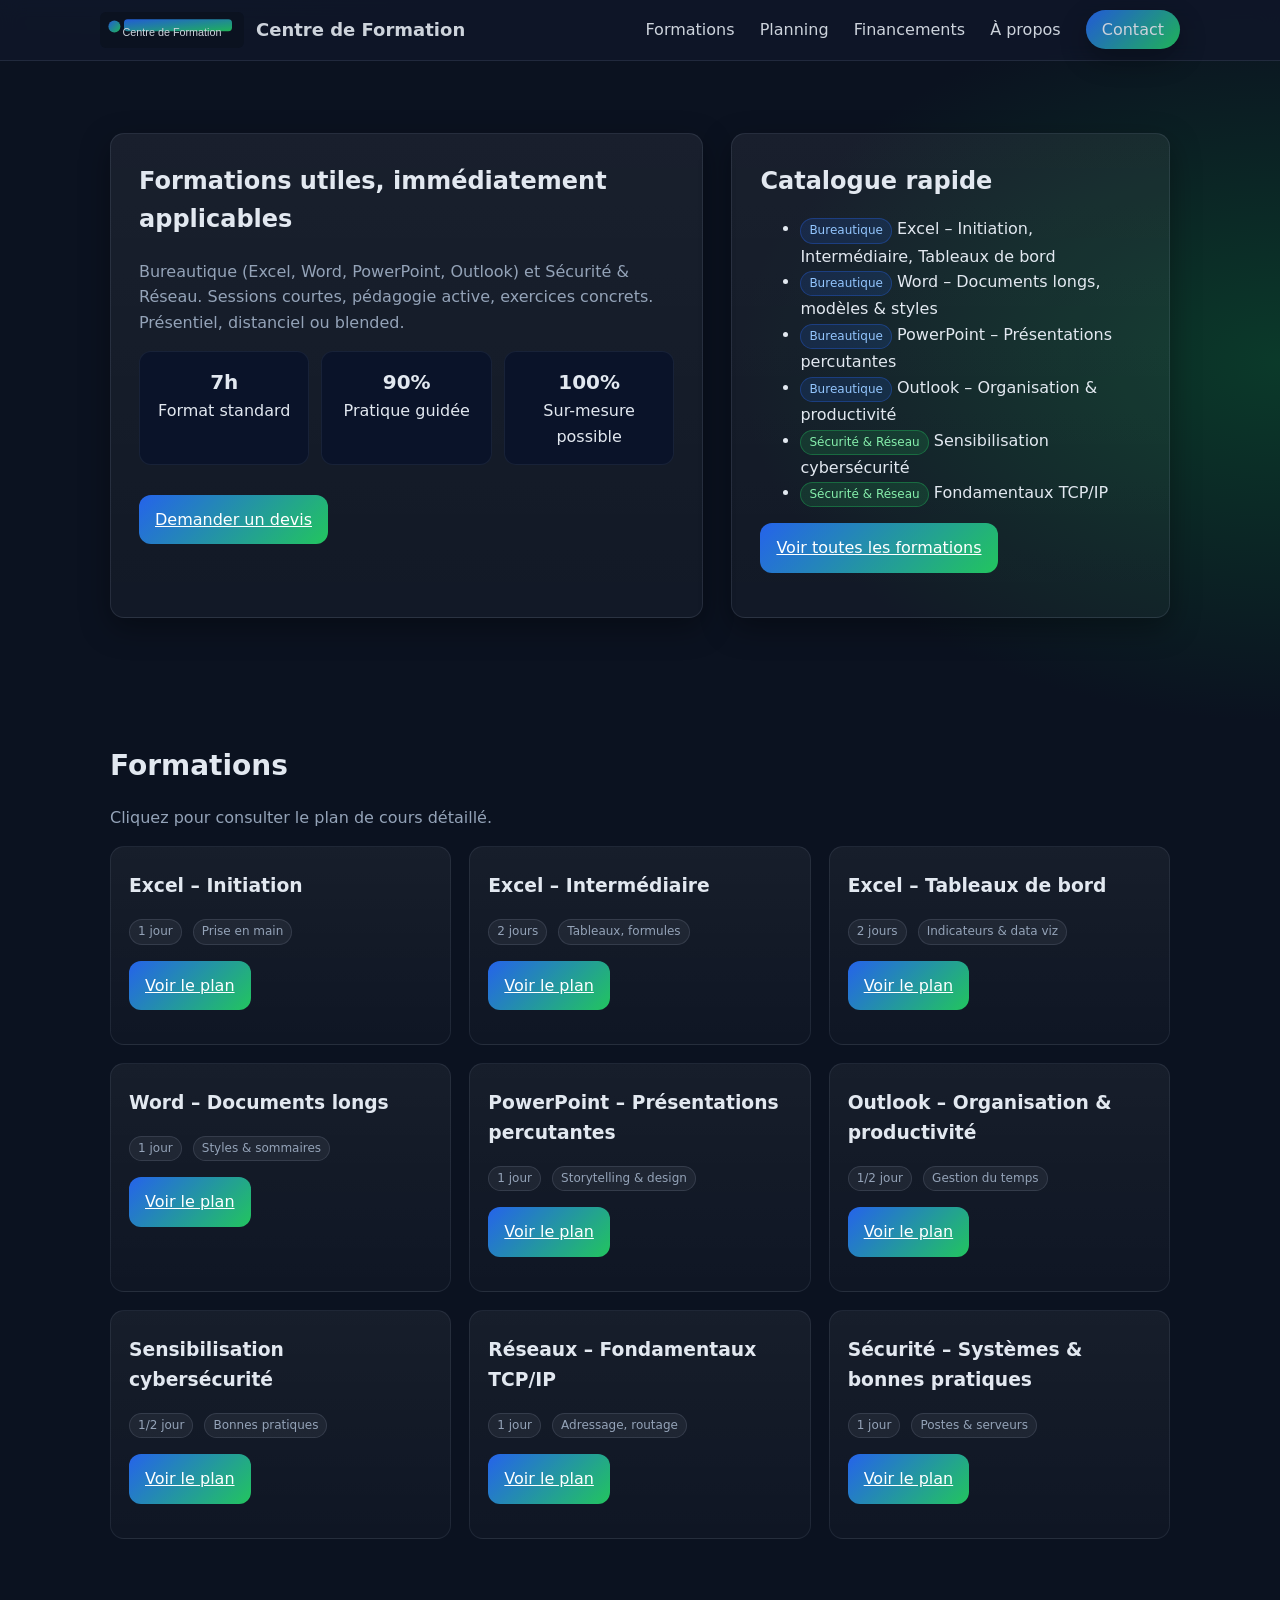
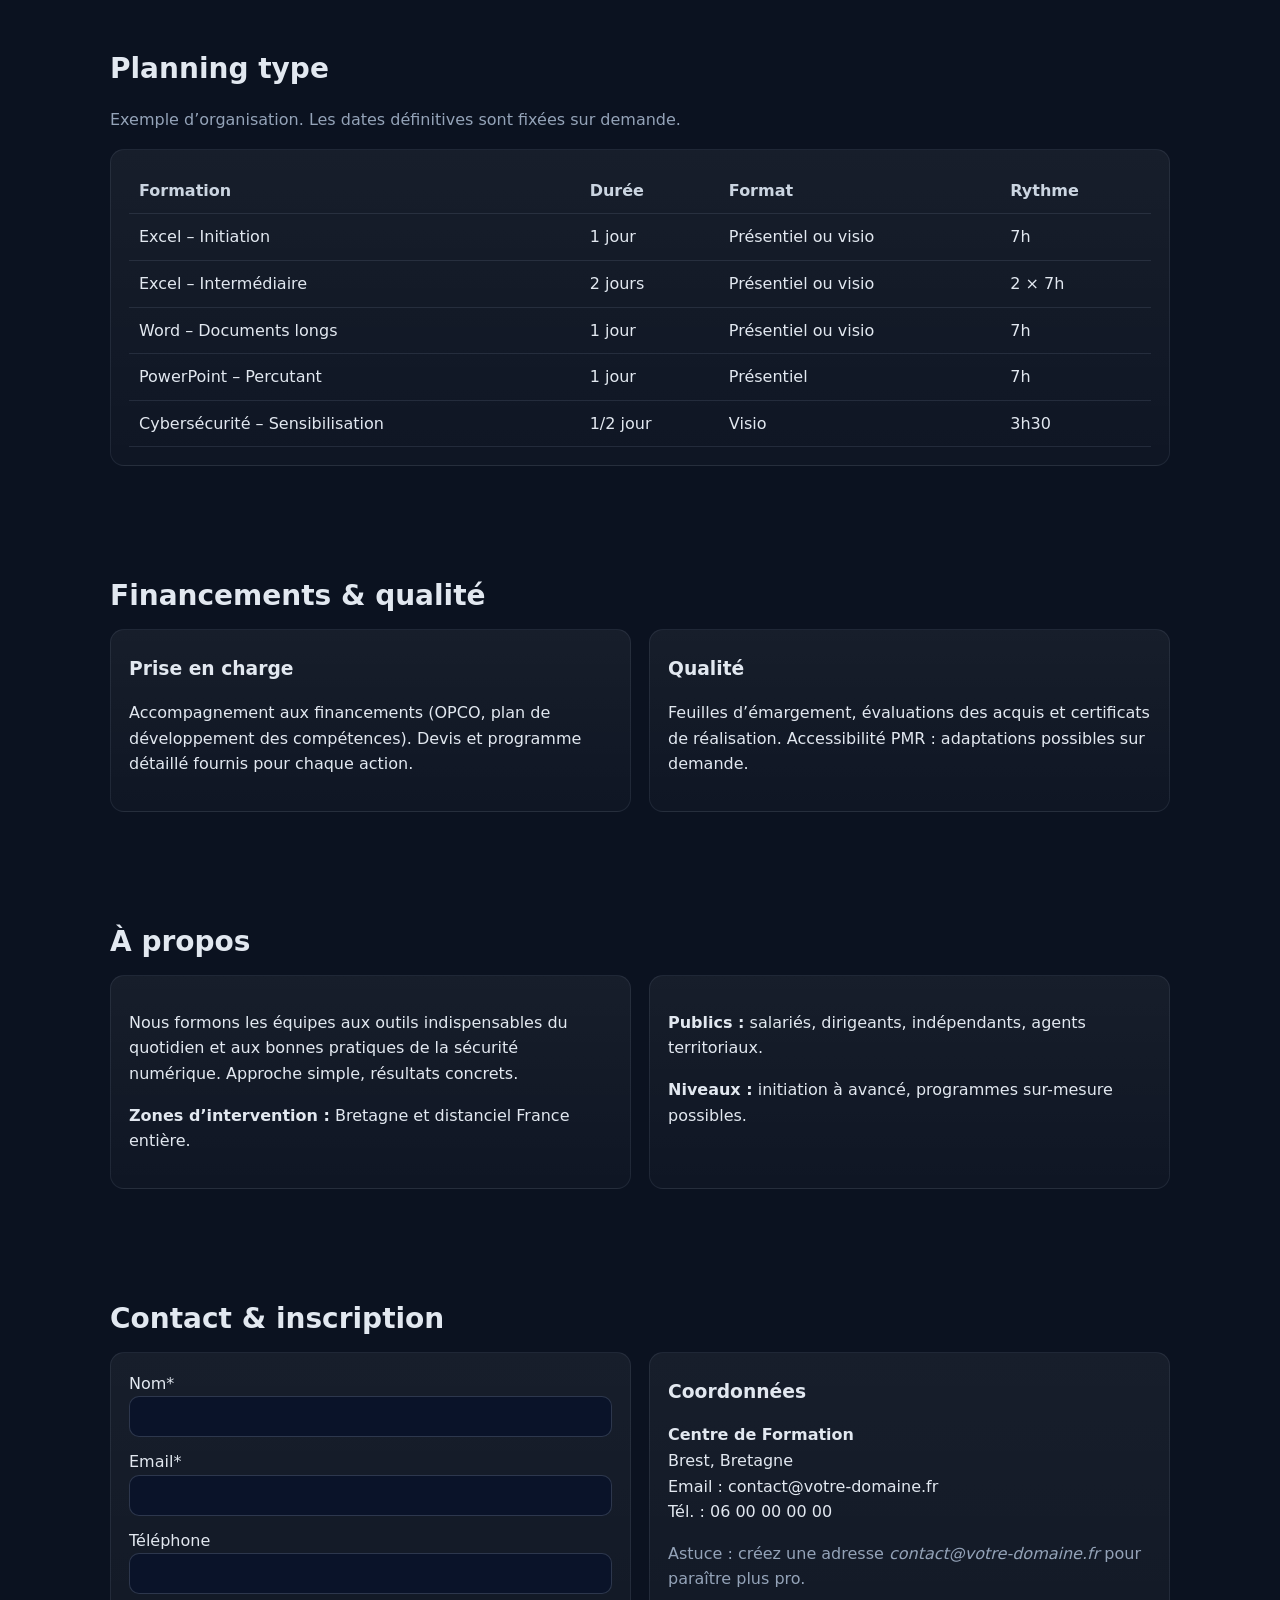
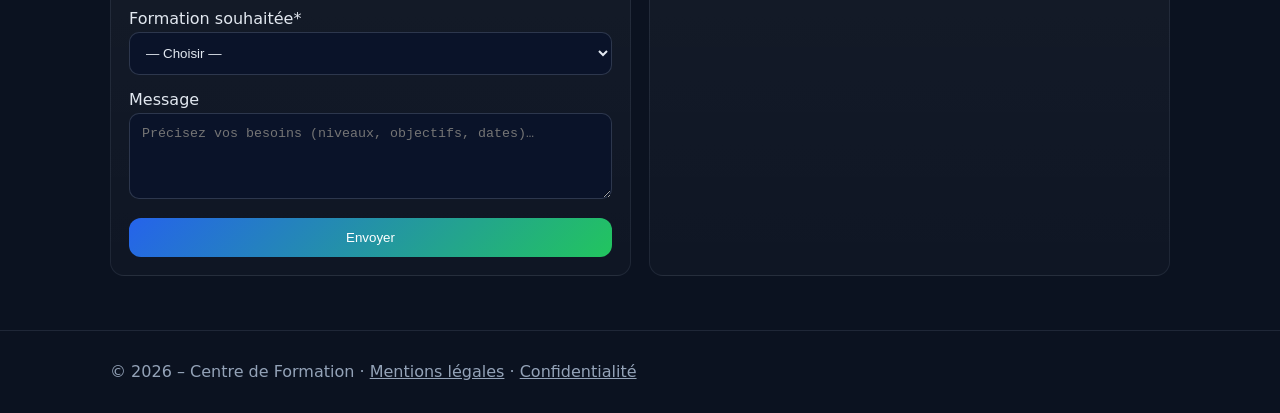
==== index.html @ 775db177 "Add files via upload" ====
<!doctype html>
<html lang="fr">
<head>
<meta charset="utf-8"/>
<meta name="viewport" content="width=device-width, initial-scale=1"/>
<title>Centre de Formation – Bureautique, Sécurité & Réseau</title>
<meta name="description" content="Formations en bureautique (Excel, Word, PowerPoint, Outlook) et en Sécurité & Réseau. Centre certifiable, pédagogie active, sessions sur-mesure en présentiel & distanciel."/>
<link rel="icon" href="/assets/favicon.svg" type="image/svg+xml">
<link rel="stylesheet" href="/styles.css"/>
<meta property="og:title" content="Centre de Formation – Bureautique, Sécurité & Réseau"/>
<meta property="og:description" content="Formations claires, concrètes et opérationnelles pour les professionnels."/>
<meta property="og:type" content="website"/>
<meta property="og:image" content="/assets/logo.svg"/>
</head>
<body>
<header class="site-header">
  <div class="container nav">
    <a class="brand" href="#accueil" aria-label="Accueil">
      <img src="/assets/logo.svg" alt="Logo Centre de Formation"/>
      <span class="title">Centre de Formation</span>
    </a>
    <nav aria-label="Navigation principale">
      <a href="#formations">Formations</a>
      <a href="#planning">Planning</a>
      <a href="#financements">Financements</a>
      <a href="#apropos">À propos</a>
      <a href="#contact" class="cta-btn">Contact</a>
    </nav>
  </div>
</header>

<section id="accueil" class="hero">
  <div class="container hero-grid">
    <div class="card">
      <h1 style="margin-top:0">Formations utiles, immédiatement applicables</h1>
      <p class="lead">Bureautique (Excel, Word, PowerPoint, Outlook) et Sécurité & Réseau. Sessions courtes, pédagogie active, exercices concrets. Présentiel, distanciel ou blended.</p>
      <div class="kpis">
        <div class="kpi"><strong>7h</strong><span>Format standard</span></div>
        <div class="kpi"><strong>90%</strong><span>Pratique guidée</span></div>
        <div class="kpi"><strong>100%</strong><span>Sur-mesure possible</span></div>
      </div>
      <p><a href="#contact" class="btn" style="margin-top:14px">Demander un devis</a></p>
    </div>
    <div class="card">
      <h2 style="margin:0 0 8px">Catalogue rapide</h2>
      <ul>
        <li><span class="badge">Bureautique</span> Excel – Initiation, Intermédiaire, Tableaux de bord</li>
        <li><span class="badge">Bureautique</span> Word – Documents longs, modèles & styles</li>
        <li><span class="badge">Bureautique</span> PowerPoint – Présentations percutantes</li>
        <li><span class="badge">Bureautique</span> Outlook – Organisation & productivité</li>
        <li><span class="badge" style="background:rgba(34,197,94,.15);border-color:rgba(34,197,94,.35);color:#86efac">Sécurité & Réseau</span> Sensibilisation cybersécurité</li>
        <li><span class="badge" style="background:rgba(34,197,94,.15);border-color:rgba(34,197,94,.35);color:#86efac">Sécurité & Réseau</span> Fondamentaux TCP/IP</li>
      </ul>
      <p style="margin-top:10px"><a class="btn" href="#formations">Voir toutes les formations</a></p>
    </div>
  </div>
</section>

<section id="formations" class="section">
  <div class="container">
    <h2 class="h2">Formations</h2>
    <p class="lead">Cliquez pour consulter le plan de cours détaillé.</p>

    <div class="grid grid-3" aria-label="Catalogue des formations">
      <!-- Bureautique -->
      <article class="card" aria-labelledby="f-excel-init">
        <h3 id="f-excel-init">Excel – Initiation</h3>
        <p><span class="tag">1 jour</span> <span class="tag">Prise en main</span></p>
        <p><a class="btn" href="/formations/excel-initiation.html">Voir le plan</a></p>
      </article>
      <article class="card" aria-labelledby="f-excel-inter">
        <h3 id="f-excel-inter">Excel – Intermédiaire</h3>
        <p><span class="tag">2 jours</span> <span class="tag">Tableaux, formules</span></p>
        <p><a class="btn" href="/formations/excel-intermediaire.html">Voir le plan</a></p>
      </article>
      <article class="card" aria-labelledby="f-excel-dashboard">
        <h3 id="f-excel-dashboard">Excel – Tableaux de bord</h3>
        <p><span class="tag">2 jours</span> <span class="tag">Indicateurs & data viz</span></p>
        <p><a class="btn" href="/formations/excel-tableaux-de-bord.html">Voir le plan</a></p>
      </article>
      <article class="card" aria-labelledby="f-word-longs">
        <h3 id="f-word-longs">Word – Documents longs</h3>
        <p><span class="tag">1 jour</span> <span class="tag">Styles & sommaires</span></p>
        <p><a class="btn" href="/formations/word-documents-longs.html">Voir le plan</a></p>
      </article>
      <article class="card" aria-labelledby="f-ppt">
        <h3 id="f-ppt">PowerPoint – Présentations percutantes</h3>
        <p><span class="tag">1 jour</span> <span class="tag">Storytelling & design</span></p>
        <p><a class="btn" href="/formations/powerpoint-percutant.html">Voir le plan</a></p>
      </article>
      <article class="card" aria-labelledby="f-outlook">
        <h3 id="f-outlook">Outlook – Organisation & productivité</h3>
        <p><span class="tag">1/2 jour</span> <span class="tag">Gestion du temps</span></p>
        <p><a class="btn" href="/formations/outlook-organisation.html">Voir le plan</a></p>
      </article>

      <!-- Sécurité & Réseau -->
      <article class="card" aria-labelledby="f-cyber">
        <h3 id="f-cyber">Sensibilisation cybersécurité</h3>
        <p><span class="tag">1/2 jour</span> <span class="tag">Bonnes pratiques</span></p>
        <p><a class="btn" href="/formations/sensibilisation-cyber.html">Voir le plan</a></p>
      </article>
      <article class="card" aria-labelledby="f-tcpip">
        <h3 id="f-tcpip">Réseaux – Fondamentaux TCP/IP</h3>
        <p><span class="tag">1 jour</span> <span class="tag">Adressage, routage</span></p>
        <p><a class="btn" href="/formations/reseaux-fondamentaux.html">Voir le plan</a></p>
      </article>
      <article class="card" aria-labelledby="f-securite-sys">
        <h3 id="f-securite-sys">Sécurité – Systèmes & bonnes pratiques</h3>
        <p><span class="tag">1 jour</span> <span class="tag">Postes & serveurs</span></p>
        <p><a class="btn" href="/formations/securite-systemes.html">Voir le plan</a></p>
      </article>
    </div>
  </div>
</section>

<section id="planning" class="section">
  <div class="container">
    <h2 class="h2">Planning type</h2>
    <p class="lead">Exemple d’organisation. Les dates définitives sont fixées sur demande.</p>
    <div class="card">
      <table class="table" aria-label="Planning type">
        <thead><tr><th>Formation</th><th>Durée</th><th>Format</th><th>Rythme</th></tr></thead>
        <tbody>
          <tr><td>Excel – Initiation</td><td>1 jour</td><td>Présentiel ou visio</td><td>7h</td></tr>
          <tr><td>Excel – Intermédiaire</td><td>2 jours</td><td>Présentiel ou visio</td><td>2 × 7h</td></tr>
          <tr><td>Word – Documents longs</td><td>1 jour</td><td>Présentiel ou visio</td><td>7h</td></tr>
          <tr><td>PowerPoint – Percutant</td><td>1 jour</td><td>Présentiel</td><td>7h</td></tr>
          <tr><td>Cybersécurité – Sensibilisation</td><td>1/2 jour</td><td>Visio</td><td>3h30</td></tr>
        </tbody>
      </table>
    </div>
  </div>
</section>

<section id="financements" class="section">
  <div class="container">
    <h2 class="h2">Financements & qualité</h2>
    <div class="grid grid-2">
      <div class="card">
        <h3>Prise en charge</h3>
        <p>Accompagnement aux financements (OPCO, plan de développement des compétences). Devis et programme détaillé fournis pour chaque action.</p>
      </div>
      <div class="card">
        <h3>Qualité</h3>
        <p>Feuilles d’émargement, évaluations des acquis et certificats de réalisation. Accessibilité PMR : adaptations possibles sur demande.</p>
      </div>
    </div>
  </div>
</section>

<section id="apropos" class="section">
  <div class="container">
    <h2 class="h2">À propos</h2>
    <div class="grid grid-2">
      <div class="card">
        <p>Nous formons les équipes aux outils indispensables du quotidien et aux bonnes pratiques de la sécurité numérique. Approche simple, résultats concrets.</p>
        <p><strong>Zones d’intervention :</strong> Bretagne et distanciel France entière.</p>
      </div>
      <div class="card">
        <p><strong>Publics :</strong> salariés, dirigeants, indépendants, agents territoriaux.</p>
        <p><strong>Niveaux :</strong> initiation à avancé, programmes sur-mesure possibles.</p>
      </div>
    </div>
  </div>
</section>

<section id="contact" class="section">
  <div class="container">
    <h2 class="h2">Contact & inscription</h2>
    <div class="grid grid-2">
      <div class="card">
        <form name="contact" id="contact-form" method="POST" data-netlify="true">
          <input type="hidden" name="form-name" value="contact"/>
          <label>Nom*<br><input class="input" name="nom" required></label>
          <label>Email*<br><input class="input" type="email" name="email" required></label>
          <label>Téléphone<br><input class="input" type="tel" name="tel"></label>
          <label>Formation souhaitée*<br>
            <select class="input" name="formation" required>
              <option value="">— Choisir —</option>
              <option>Excel – Initiation</option>
              <option>Excel – Intermédiaire</option>
              <option>Excel – Tableaux de bord</option>
              <option>Word – Documents longs</option>
              <option>PowerPoint – Présentations percutantes</option>
              <option>Outlook – Organisation</option>
              <option>Sensibilisation cybersécurité</option>
              <option>Réseaux – Fondamentaux TCP/IP</option>
              <option>Sécurité – Systèmes & bonnes pratiques</option>
            </select>
          </label>
          <label>Message<br><textarea class="input" name="message" rows="4" placeholder="Précisez vos besoins (niveaux, objectifs, dates)…"></textarea></label>
          <button class="btn" type="submit">Envoyer</button>
        </form>
      </div>
      <div class="card">
        <h3>Coordonnées</h3>
        <p><strong>Centre de Formation</strong><br>Brest, Bretagne<br>Email : contact@votre-domaine.fr<br>Tél. : 06 00 00 00 00</p>
        <p class="lead">Astuce : créez une adresse <em>contact@votre-domaine.fr</em> pour paraître plus pro.</p>
      </div>
    </div>
  </div>
</section>

<footer class="footer">
  <div class="container">
    © 2026 – Centre de Formation · <a href="/mentions-legales.html">Mentions légales</a> · <a href="/politique-confidentialite.html">Confidentialité</a>
  </div>
</footer>
<script src="/script.js"></script>
</body>
</html>
---- styles.css ----
/* Palette neutre et personnalisable */
:root{
  --bg:#0b1220;          /* fond foncé élégant */
  --panel:#0f172a;       /* panneau */
  --muted:#94a3b8;       /* texte secondaire */
  --text:#e2e8f0;        /* texte principal */
  --primary:#2563eb;     /* bleu */
  --accent:#22c55e;      /* vert */
  --warning:#f59e0b;     /* orange */
  --radius:14px;
  --shadow:0 10px 30px rgba(0,0,0,.35);
}
*{box-sizing:border-box}
html{scroll-behavior:smooth}
body{margin:0;font-family:'Segoe UI',system-ui,-apple-system,Arial,sans-serif;background:radial-gradient(1200px 600px at 10% -10%, #1e293b 0%, transparent 70%),
      radial-gradient(900px 600px at 100% 10%, #0b3a2a 0%, transparent 60%), var(--bg);color:var(--text);line-height:1.6}
.container{max-width:1100px;margin:0 auto;padding:0 20px}

/* Header */
.site-header{position:sticky;top:0;z-index:50;background:rgba(15,23,42,.8);backdrop-filter:blur(10px);border-bottom:1px solid rgba(148,163,184,.15)}
.nav{display:flex;align-items:center;justify-content:space-between;padding:12px 0}
.brand{display:flex;align-items:center;gap:12px;text-decoration:none;color:var(--text)}
.brand img{height:36px}
.brand .title{font-weight:600;font-size:18px}
.nav a{color:var(--text);text-decoration:none;margin:0 10px;opacity:.9}
.nav a:hover{opacity:1}
.cta-btn{background:linear-gradient(135deg,var(--primary),var(--accent));color:white;border:none;padding:10px 16px;border-radius:999px;box-shadow:var(--shadow);cursor:pointer}

/* Hero */
.hero{padding:72px 0}
.hero-grid{display:grid;grid-template-columns:1.15fr .85fr;gap:28px}
.hero .card{background:linear-gradient(180deg, rgba(255,255,255,.06), rgba(255,255,255,.03));border:1px solid rgba(148,163,184,.15);padding:28px;border-radius:var(--radius);box-shadow:var(--shadow)}
.kpis{display:grid;grid-template-columns:repeat(3,1fr);gap:12px;margin-top:16px}
.kpi{background:#0a1329;border:1px solid rgba(148,163,184,.1);border-radius:12px;padding:14px;text-align:center}
.kpi strong{display:block;font-size:20px}

/* Sections */
.section{padding:54px 0}
.h2{font-size:28px;margin:0 0 10px}
.lead{color:var(--muted);max-width:70ch}
.grid{display:grid;gap:18px}
.grid-3{grid-template-columns:repeat(3,1fr)}
.grid-2{grid-template-columns:repeat(2,1fr)}
.card{background:linear-gradient(180deg, rgba(255,255,255,.05), rgba(255,255,255,.02));border:1px solid rgba(148,163,184,.12);padding:18px;border-radius:var(--radius)}
.card h3{margin:6px 0 8px}
.badge{display:inline-block;background:rgba(37,99,235,.15);color:#93c5fd;border:1px solid rgba(37,99,235,.35);padding:2px 8px;border-radius:999px;font-size:12px}
.tag{display:inline-block;margin-right:6px;padding:2px 8px;border-radius:999px;background:rgba(226,232,240,.06);border:1px solid rgba(148,163,184,.18);color:var(--muted);font-size:12px}

/* Table */
.table{width:100%;border-collapse:collapse}
.table th,.table td{border-bottom:1px solid rgba(148,163,184,.15);padding:10px;text-align:left}
.table th{color:#cbd5e1}

/* Forms */
form{display:grid;gap:12px}
.input, textarea{width:100%;padding:12px;border-radius:10px;border:1px solid rgba(148,163,184,.25);background:#0a1329;color:var(--text)}
.btn{display:inline-block;background:linear-gradient(135deg,var(--primary),var(--accent));color:white;border:none;padding:12px 16px;border-radius:12px;cursor:pointer}

/* Footer */
.footer{padding:28px 0;border-top:1px solid rgba(148,163,184,.15);color:var(--muted)}
.footer a{color:var(--muted)}

/* Responsive */
@media (max-width: 960px){
  .hero-grid, .grid-3, .grid-2{grid-template-columns:1fr}
}
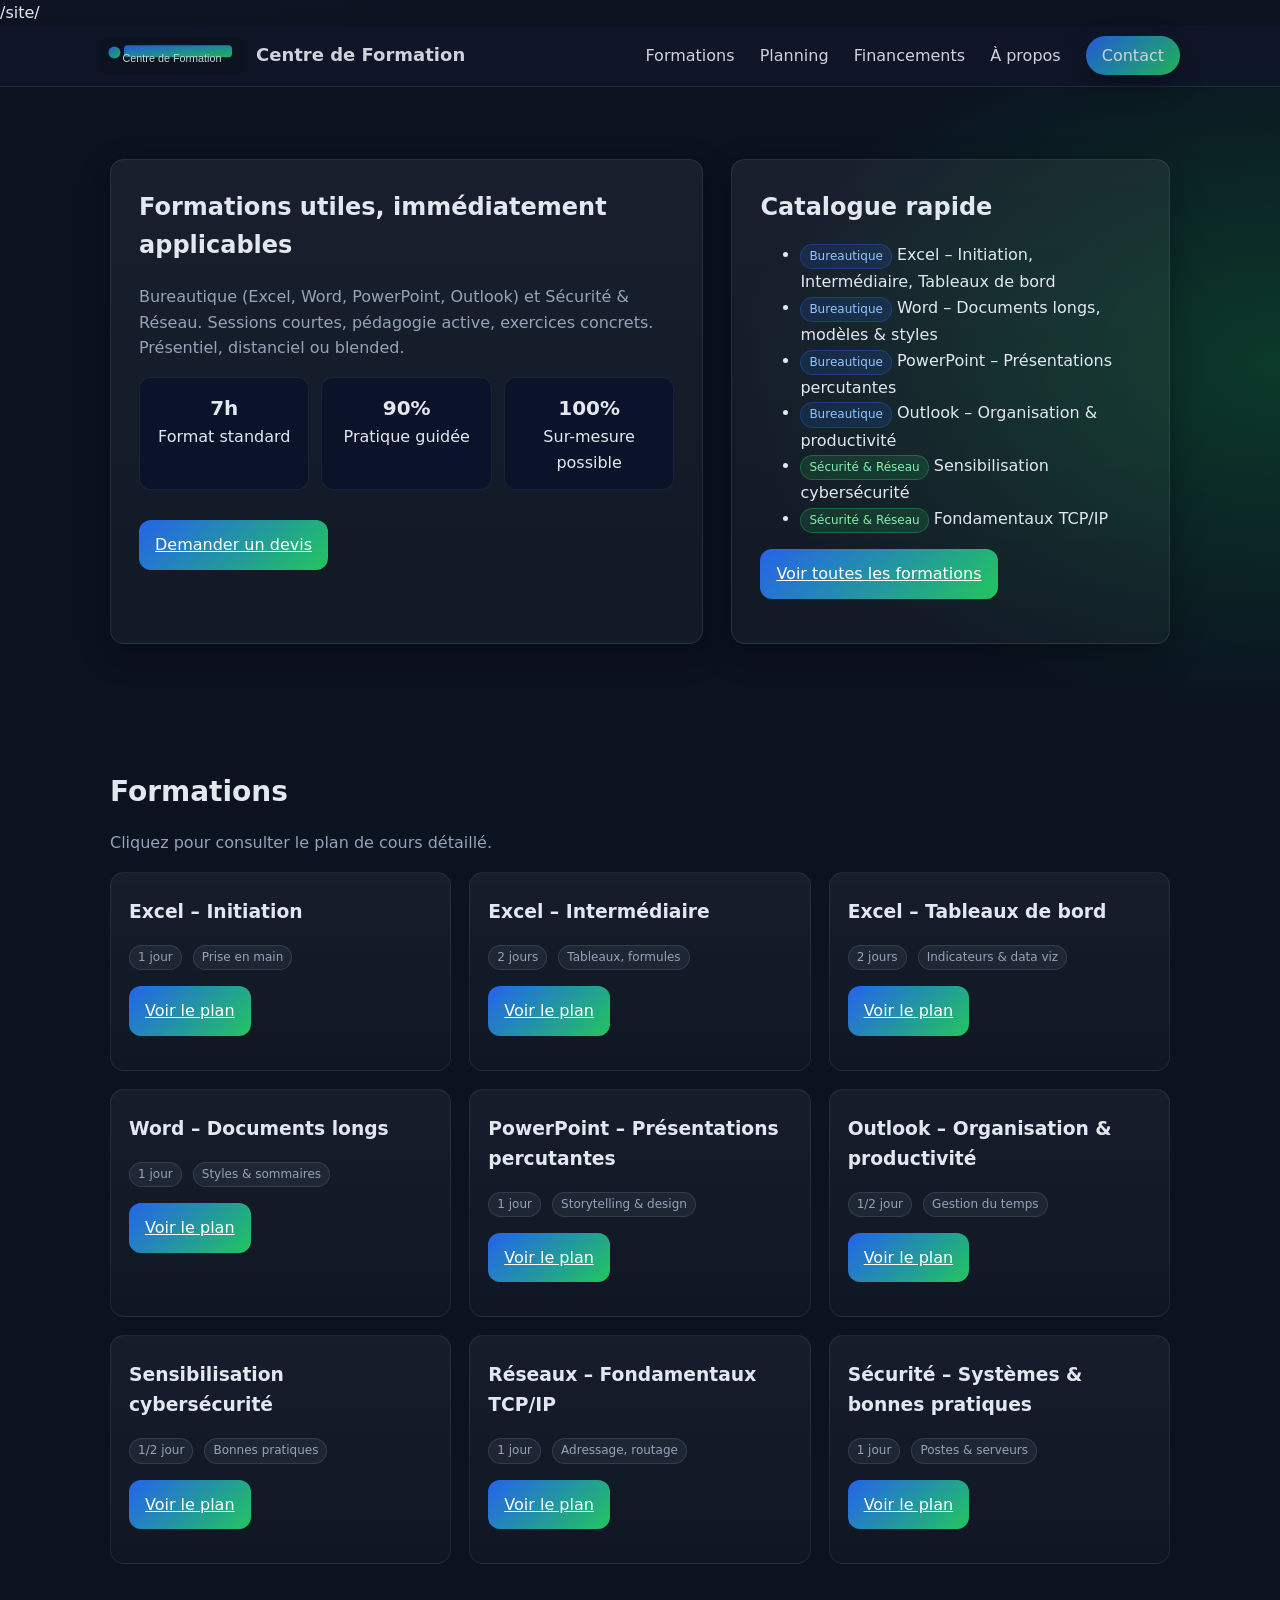
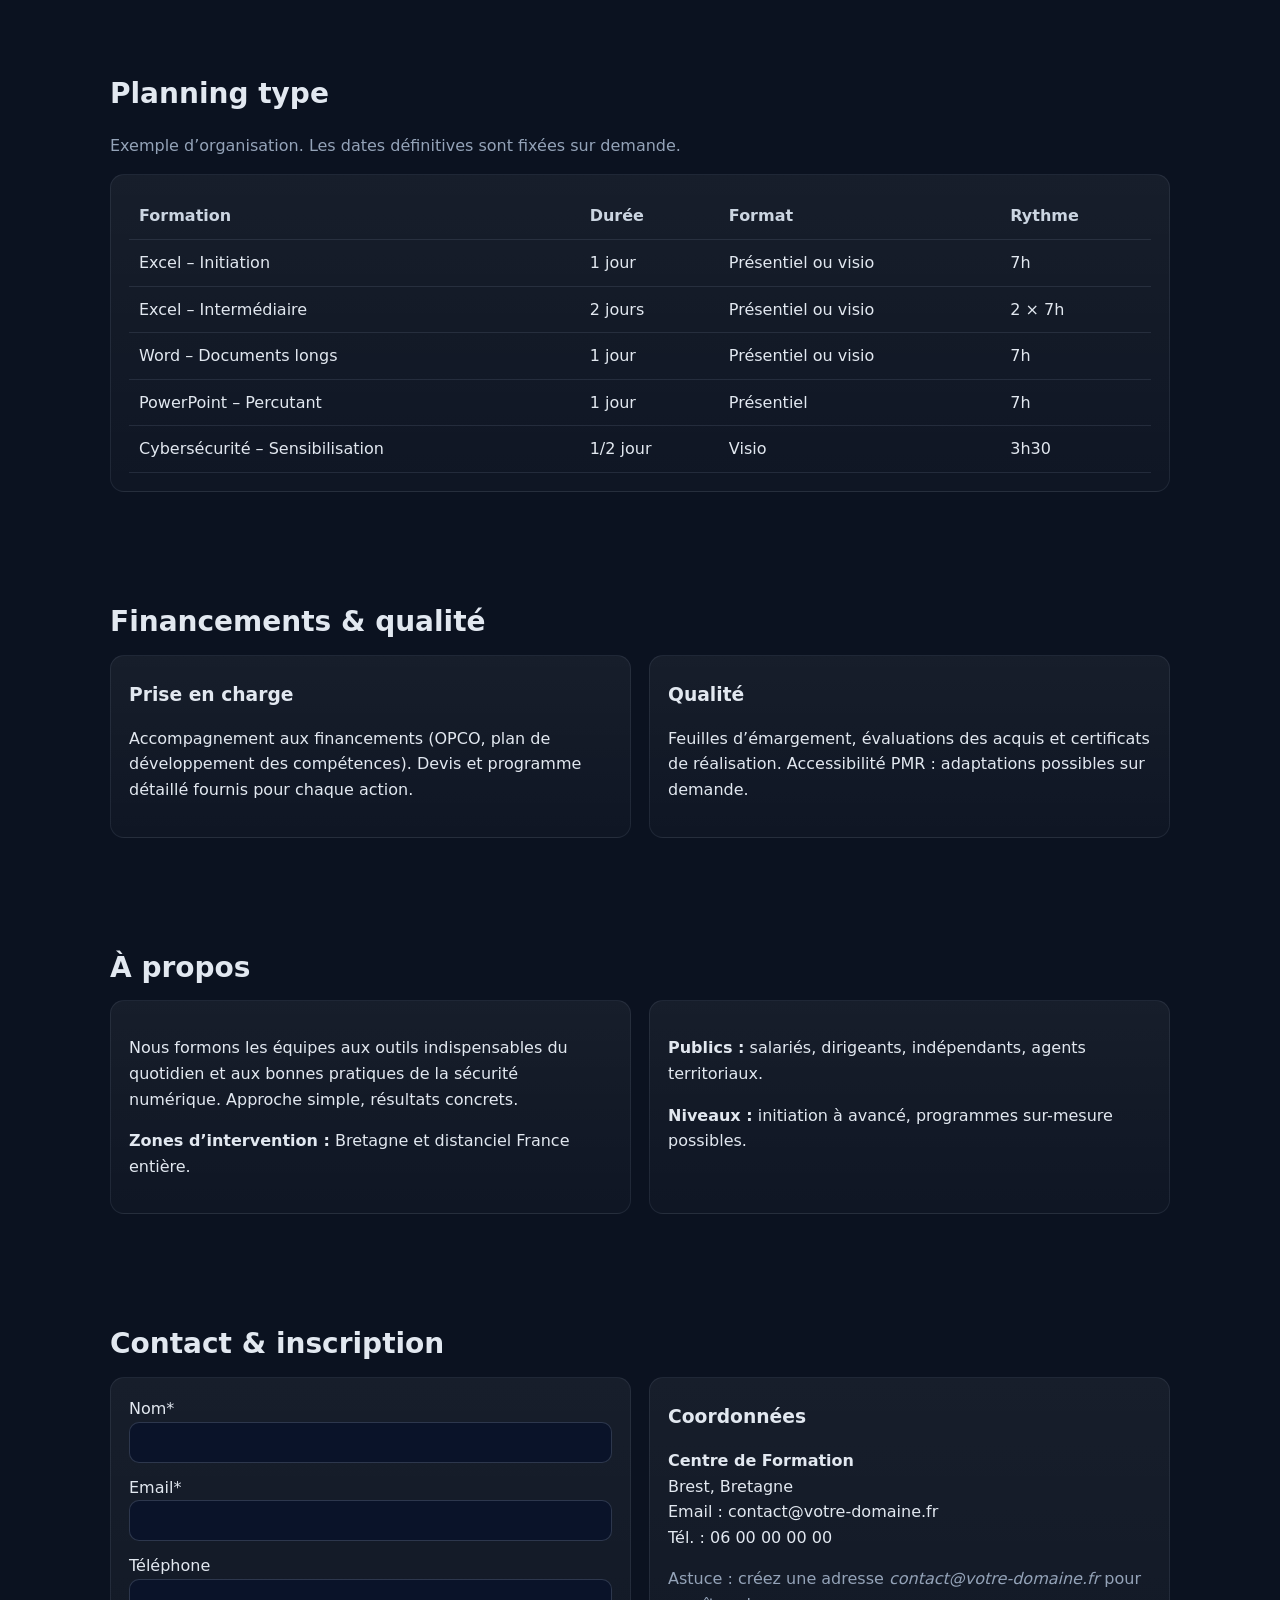
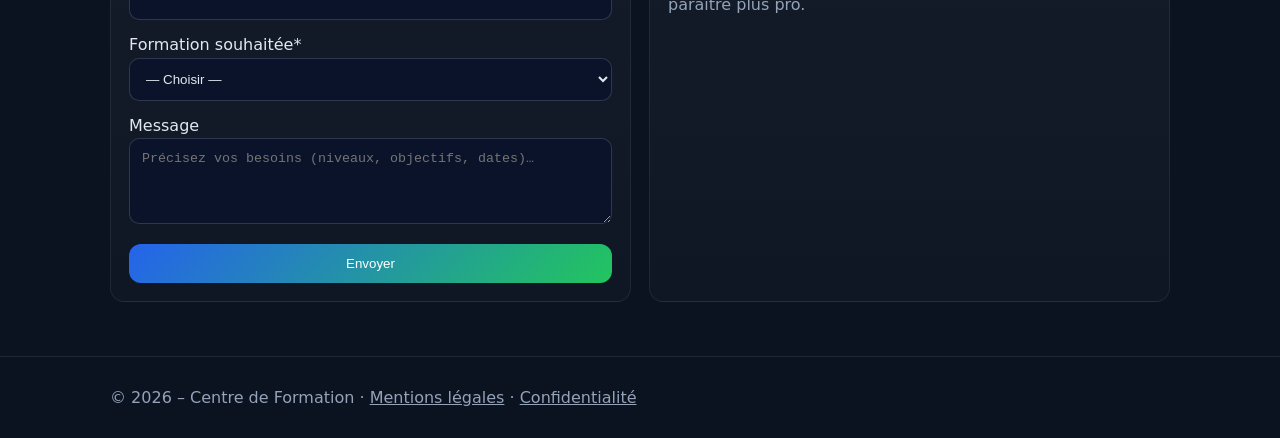
==== commit 5e25ec5c: "Update index.html" ====
--- a/index.html
+++ b/index.html
@@ -2,6 +2,7 @@
 <html lang="fr">
 <head>
 <meta charset="utf-8"/>
+/site/
 <meta name="viewport" content="width=device-width, initial-scale=1"/>
 <title>Centre de Formation – Bureautique, Sécurité & Réseau</title>
 <meta name="description" content="Formations en bureautique (Excel, Word, PowerPoint, Outlook) et en Sécurité & Réseau. Centre certifiable, pédagogie active, sessions sur-mesure en présentiel & distanciel."/>
@@ -209,4 +210,4 @@
 </footer>
 <script src="/script.js"></script>
 </body>
-</html>+</html>
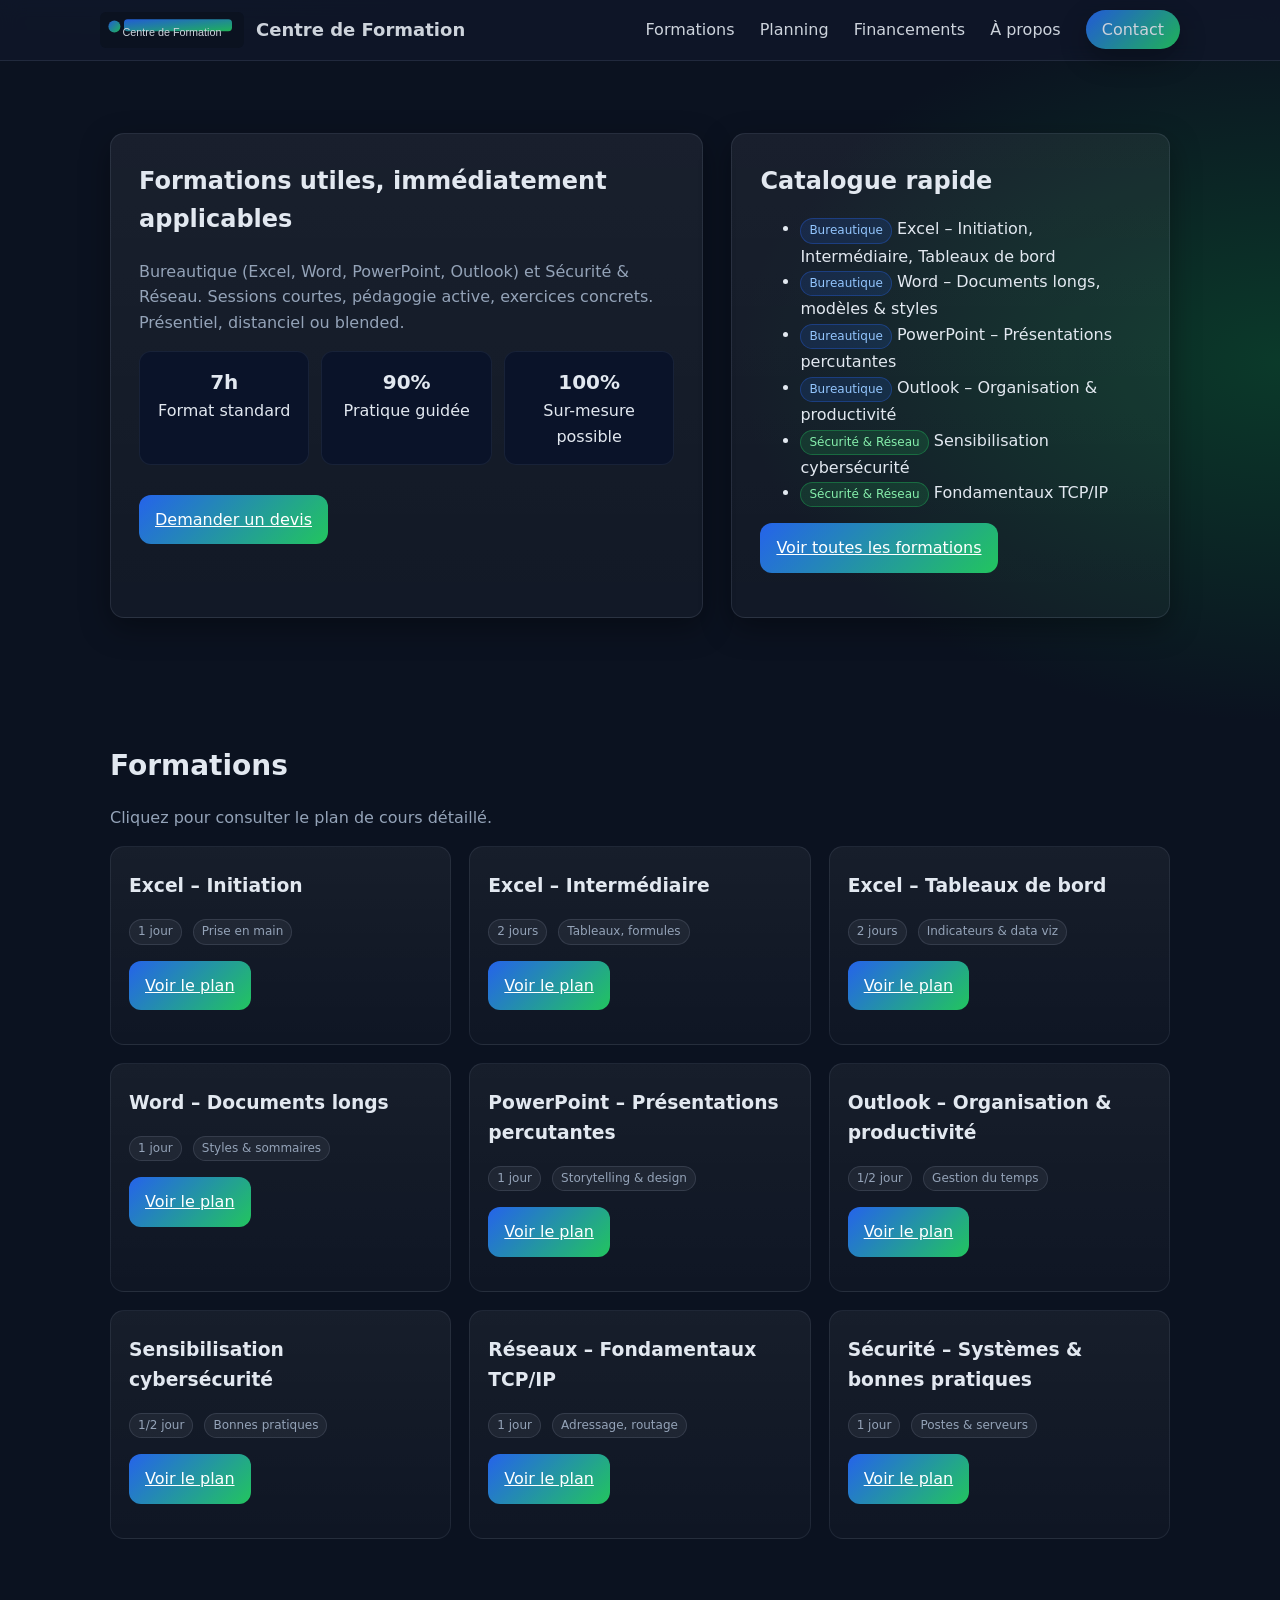
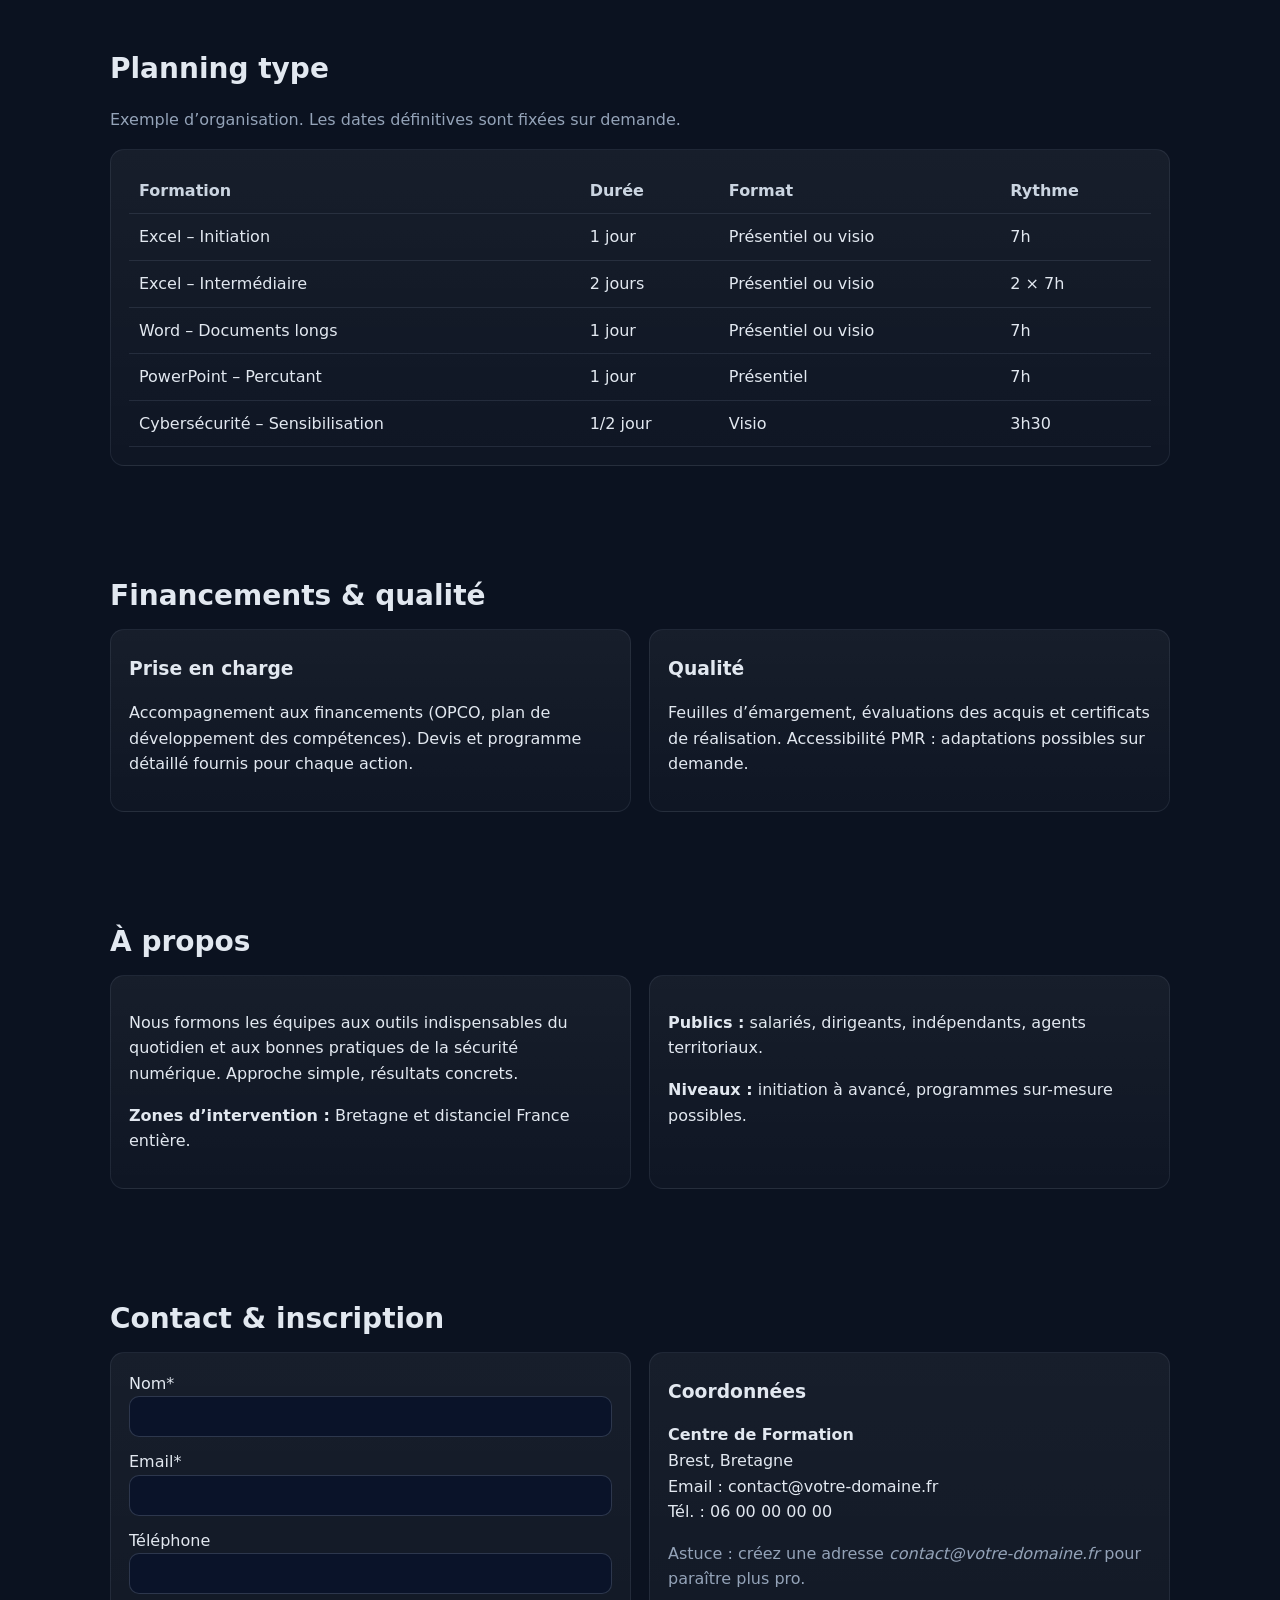
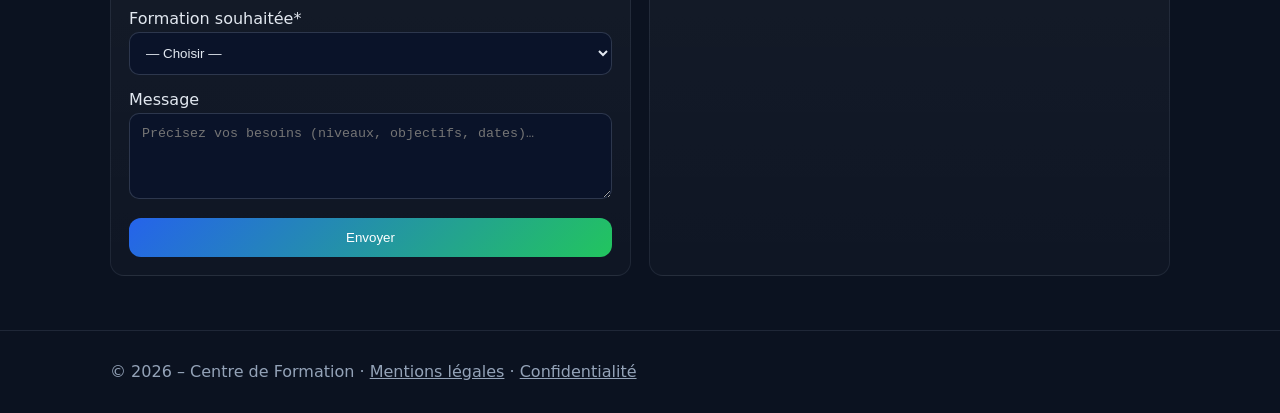
==== commit 8cc33afb: "Update index.html" ====
--- a/index.html
+++ b/index.html
@@ -2,22 +2,21 @@
 <html lang="fr">
 <head>
 <meta charset="utf-8"/>
-/site/
 <meta name="viewport" content="width=device-width, initial-scale=1"/>
 <title>Centre de Formation – Bureautique, Sécurité & Réseau</title>
 <meta name="description" content="Formations en bureautique (Excel, Word, PowerPoint, Outlook) et en Sécurité & Réseau. Centre certifiable, pédagogie active, sessions sur-mesure en présentiel & distanciel."/>
-<link rel="icon" href="/assets/favicon.svg" type="image/svg+xml">
-<link rel="stylesheet" href="/styles.css"/>
+<link rel="icon" href="assets/favicon.svg" type="image/svg+xml">
+<link rel="stylesheet" href="styles.css"/>
 <meta property="og:title" content="Centre de Formation – Bureautique, Sécurité & Réseau"/>
 <meta property="og:description" content="Formations claires, concrètes et opérationnelles pour les professionnels."/>
 <meta property="og:type" content="website"/>
-<meta property="og:image" content="/assets/logo.svg"/>
+<meta property="og:image" content="assets/logo.svg"/>
 </head>
 <body>
 <header class="site-header">
   <div class="container nav">
     <a class="brand" href="#accueil" aria-label="Accueil">
-      <img src="/assets/logo.svg" alt="Logo Centre de Formation"/>
+      <img src="assets/logo.svg" alt="Logo Centre de Formation"/>
       <span class="title">Centre de Formation</span>
     </a>
     <nav aria-label="Navigation principale">
@@ -67,49 +66,49 @@
       <article class="card" aria-labelledby="f-excel-init">
         <h3 id="f-excel-init">Excel – Initiation</h3>
         <p><span class="tag">1 jour</span> <span class="tag">Prise en main</span></p>
-        <p><a class="btn" href="/formations/excel-initiation.html">Voir le plan</a></p>
+        <p><a class="btn" href="formations/excel-initiation.html">Voir le plan</a></p>
       </article>
       <article class="card" aria-labelledby="f-excel-inter">
         <h3 id="f-excel-inter">Excel – Intermédiaire</h3>
         <p><span class="tag">2 jours</span> <span class="tag">Tableaux, formules</span></p>
-        <p><a class="btn" href="/formations/excel-intermediaire.html">Voir le plan</a></p>
+        <p><a class="btn" href="formations/excel-intermediaire.html">Voir le plan</a></p>
       </article>
       <article class="card" aria-labelledby="f-excel-dashboard">
         <h3 id="f-excel-dashboard">Excel – Tableaux de bord</h3>
         <p><span class="tag">2 jours</span> <span class="tag">Indicateurs & data viz</span></p>
-        <p><a class="btn" href="/formations/excel-tableaux-de-bord.html">Voir le plan</a></p>
+        <p><a class="btn" href="formations/excel-tableaux-de-bord.html">Voir le plan</a></p>
       </article>
       <article class="card" aria-labelledby="f-word-longs">
         <h3 id="f-word-longs">Word – Documents longs</h3>
         <p><span class="tag">1 jour</span> <span class="tag">Styles & sommaires</span></p>
-        <p><a class="btn" href="/formations/word-documents-longs.html">Voir le plan</a></p>
+        <p><a class="btn" href="formations/word-documents-longs.html">Voir le plan</a></p>
       </article>
       <article class="card" aria-labelledby="f-ppt">
         <h3 id="f-ppt">PowerPoint – Présentations percutantes</h3>
         <p><span class="tag">1 jour</span> <span class="tag">Storytelling & design</span></p>
-        <p><a class="btn" href="/formations/powerpoint-percutant.html">Voir le plan</a></p>
+        <p><a class="btn" href="formations/powerpoint-percutant.html">Voir le plan</a></p>
       </article>
       <article class="card" aria-labelledby="f-outlook">
         <h3 id="f-outlook">Outlook – Organisation & productivité</h3>
         <p><span class="tag">1/2 jour</span> <span class="tag">Gestion du temps</span></p>
-        <p><a class="btn" href="/formations/outlook-organisation.html">Voir le plan</a></p>
+        <p><a class="btn" href="formations/outlook-organisation.html">Voir le plan</a></p>
       </article>
 
       <!-- Sécurité & Réseau -->
       <article class="card" aria-labelledby="f-cyber">
         <h3 id="f-cyber">Sensibilisation cybersécurité</h3>
         <p><span class="tag">1/2 jour</span> <span class="tag">Bonnes pratiques</span></p>
-        <p><a class="btn" href="/formations/sensibilisation-cyber.html">Voir le plan</a></p>
+        <p><a class="btn" href="formations/sensibilisation-cyber.html">Voir le plan</a></p>
       </article>
       <article class="card" aria-labelledby="f-tcpip">
         <h3 id="f-tcpip">Réseaux – Fondamentaux TCP/IP</h3>
         <p><span class="tag">1 jour</span> <span class="tag">Adressage, routage</span></p>
-        <p><a class="btn" href="/formations/reseaux-fondamentaux.html">Voir le plan</a></p>
+        <p><a class="btn" href="formations/reseaux-fondamentaux.html">Voir le plan</a></p>
       </article>
       <article class="card" aria-labelledby="f-securite-sys">
         <h3 id="f-securite-sys">Sécurité – Systèmes & bonnes pratiques</h3>
         <p><span class="tag">1 jour</span> <span class="tag">Postes & serveurs</span></p>
-        <p><a class="btn" href="/formations/securite-systemes.html">Voir le plan</a></p>
+        <p><a class="btn" href="formations/securite-systemes.html">Voir le plan</a></p>
       </article>
     </div>
   </div>
@@ -205,7 +204,7 @@
 
 <footer class="footer">
   <div class="container">
-    © 2026 – Centre de Formation · <a href="/mentions-legales.html">Mentions légales</a> · <a href="/politique-confidentialite.html">Confidentialité</a>
+    © 2026 – Centre de Formation · <a href="mentions-legales.html">Mentions légales</a> · <a href="/politique-confidentialite.html">Confidentialité</a>
   </div>
 </footer>
 <script src="/script.js"></script>
